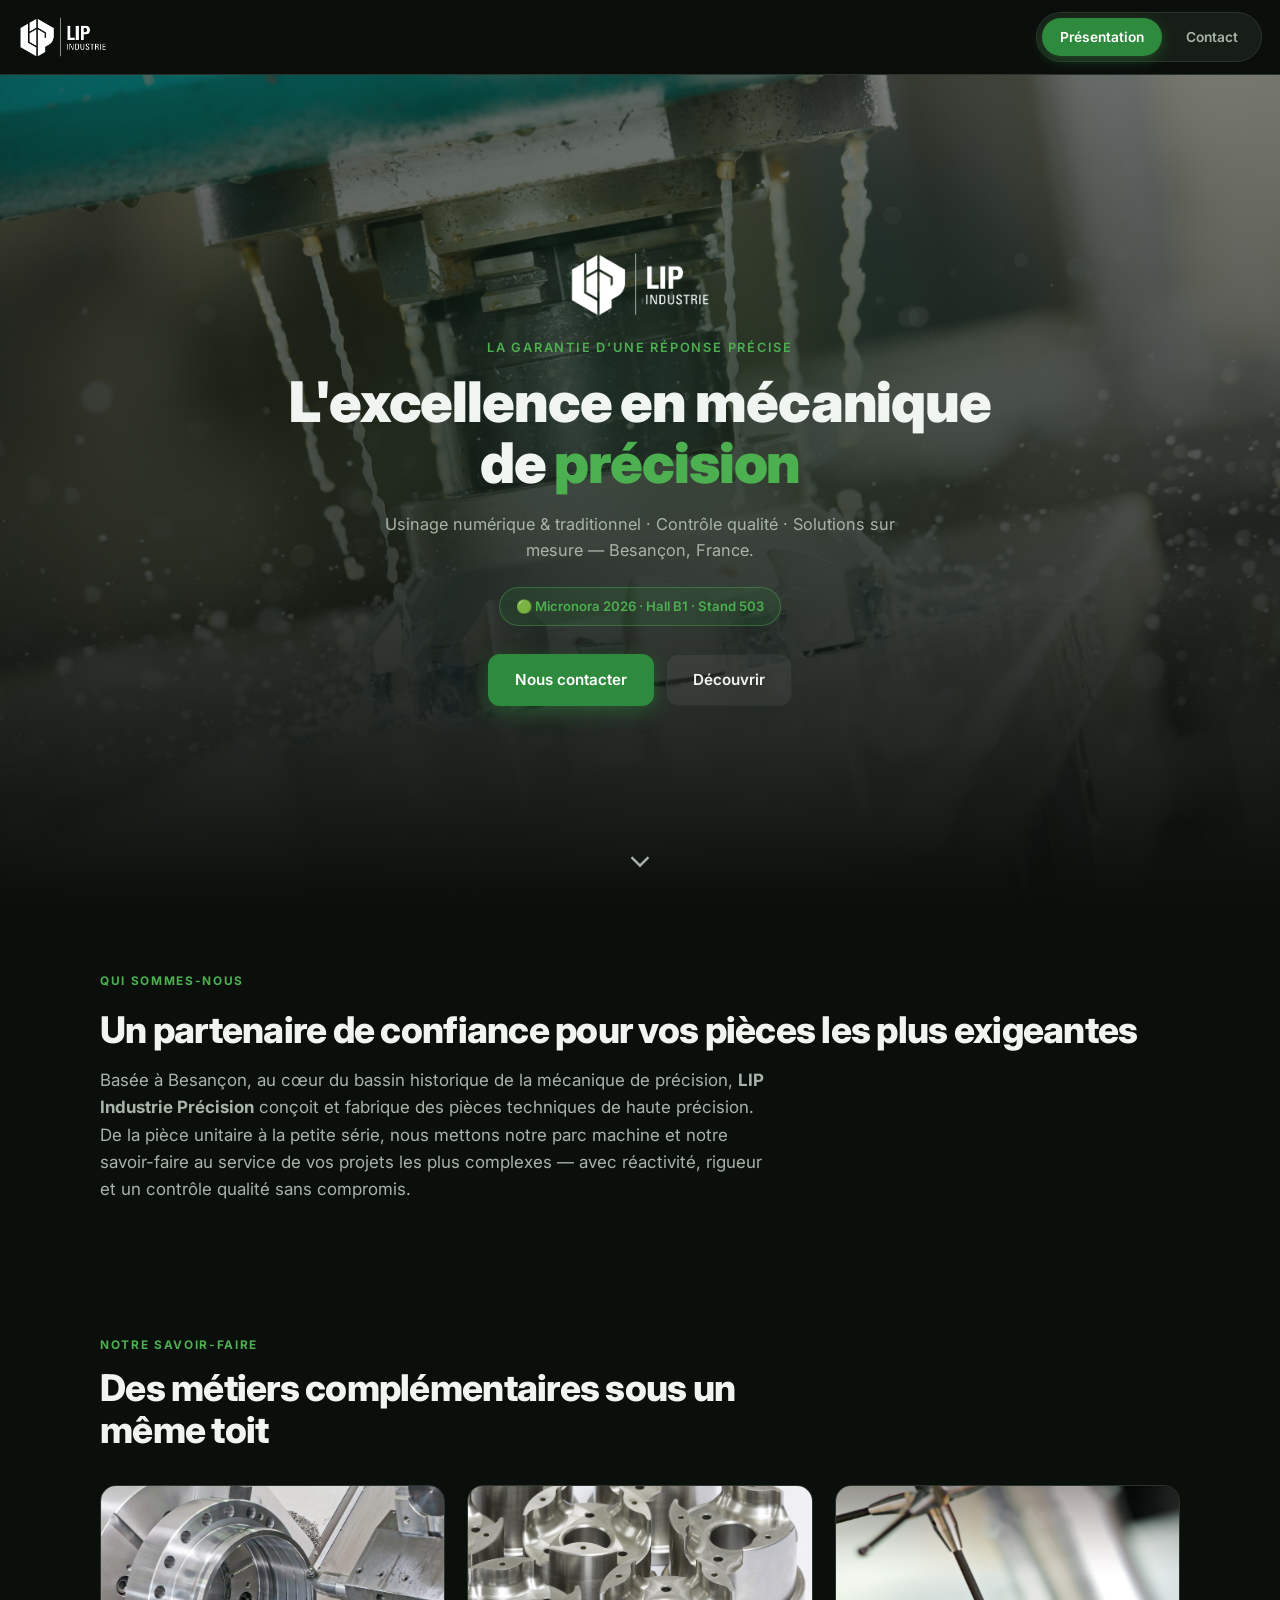
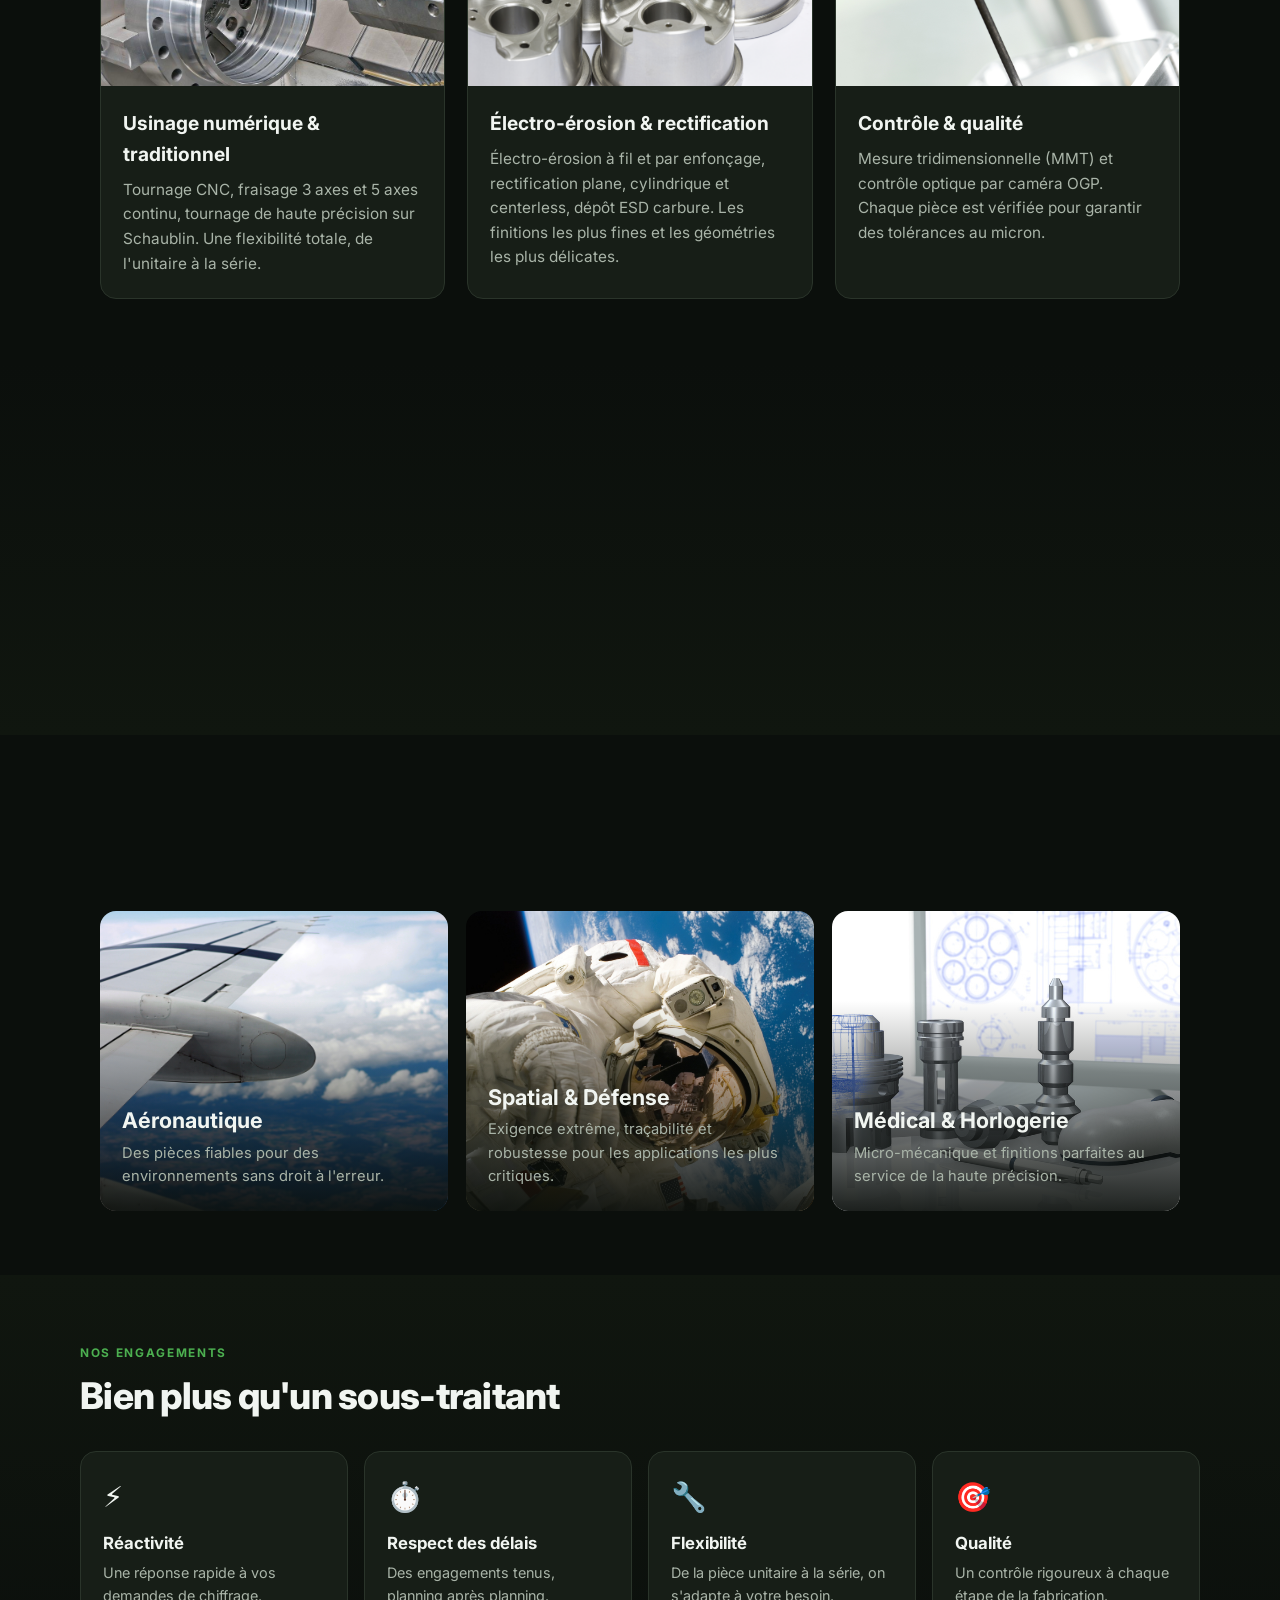
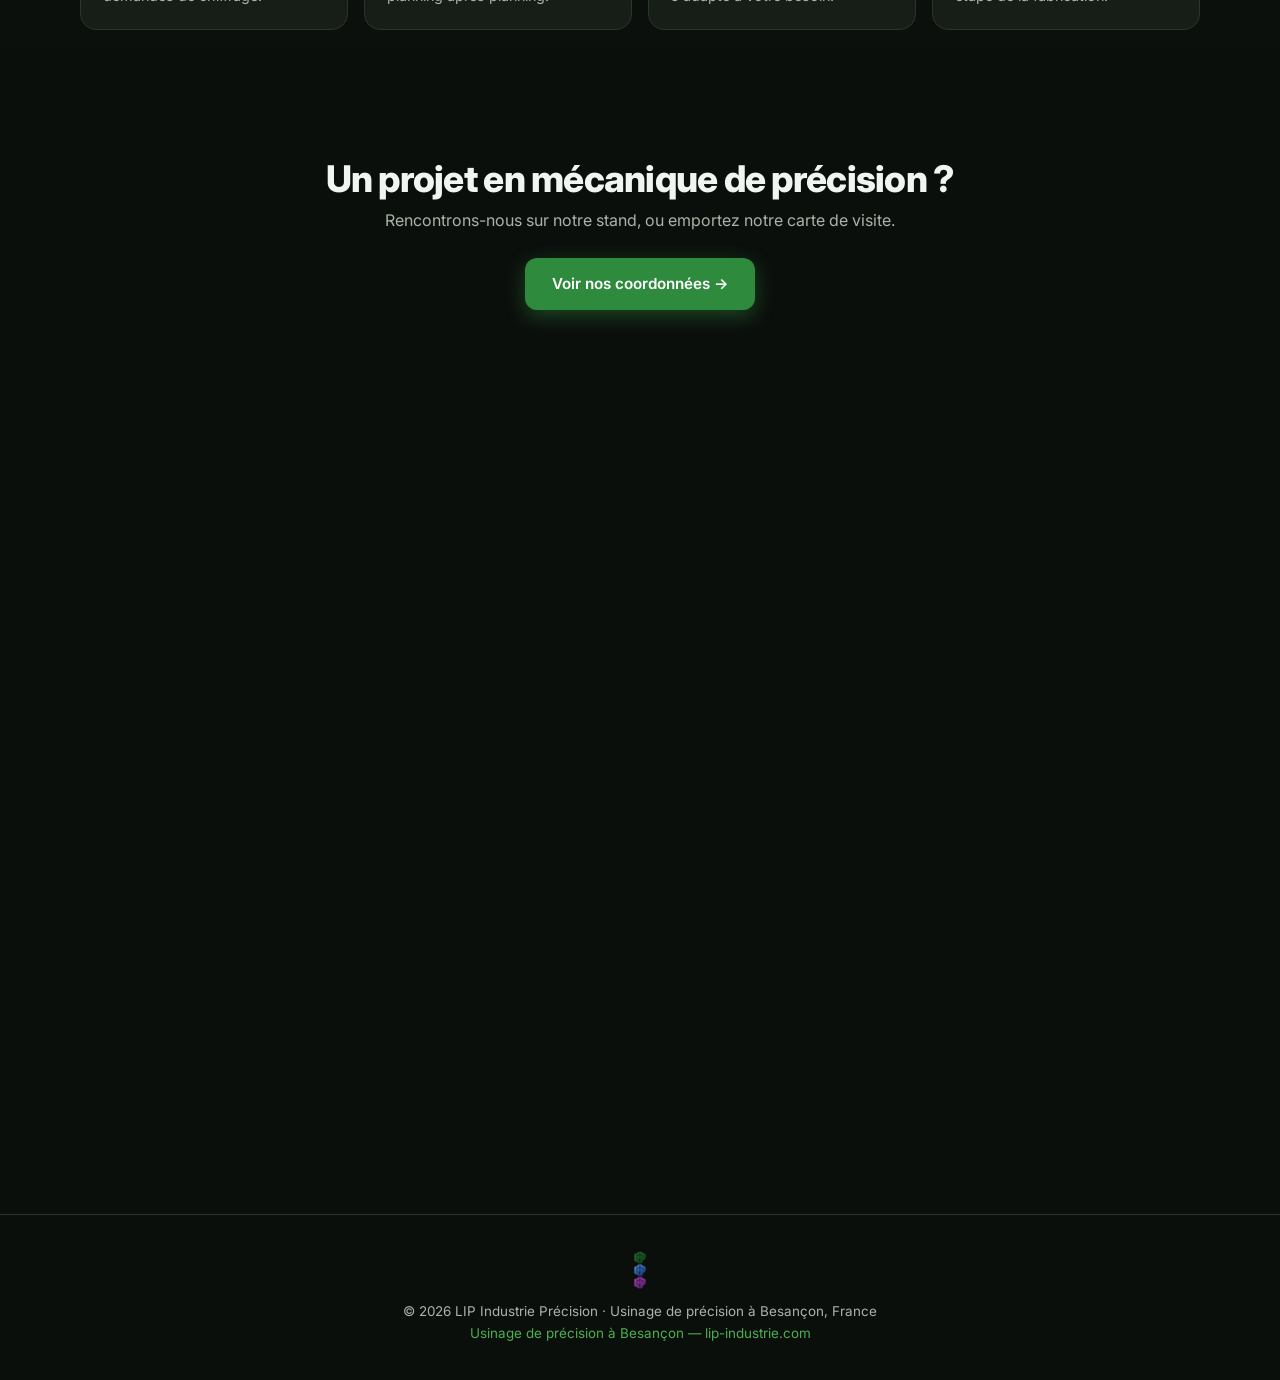
==== index.html @ 280698b9 "Add files via upload" ====
<!DOCTYPE html>
<html lang="fr">
<head>
  <meta charset="UTF-8" />
  <meta name="viewport" content="width=device-width, initial-scale=1.0" />
  <title>LIP Industrie Précision — Usinage & mécanique de précision à Besançon</title>
  <meta name="description" content="LIP Industrie Précision — usinage et mécanique de précision à Besançon. Tournage, fraisage 5 axes, électro-érosion, rectification et contrôle qualité pour l'aéronautique, le spatial, la défense, le médical et l'horlogerie." />
  <meta name="keywords" content="usinage de précision, mécanique de précision, Besançon, tournage CNC, fraisage 5 axes, électro-érosion, rectification, contrôle qualité, MMT, aéronautique, spatial, médical, horlogerie, sous-traitance mécanique, LIP Industrie" />
  <meta name="author" content="LIP Industrie Précision" />
  <meta name="theme-color" content="#0B0F0C" />

  <!-- Indexation : page autorisée à être indexée et à transmettre le lien vers le site officiel -->
  <meta name="robots" content="index, follow, max-image-preview:large" />
  <link rel="canonical" href="https://www.lip-industrie.com/" />

  <!-- Favicon -->
  <link rel="icon" type="image/png" href="logo-lip/favicon.png" />
  <link rel="apple-touch-icon" href="logo-lip/menulipv128.png" />

  <!-- Open Graph (aperçu au partage) -->
  <meta property="og:type" content="website" />
  <meta property="og:title" content="LIP Industrie Précision" />
  <meta property="og:description" content="La garantie d'une réponse précise — mécanique de précision à Besançon." />
  <meta property="og:image" content="img-site/Lip.02.jpg" />

  <!-- Typo -->
  <link rel="preconnect" href="https://fonts.googleapis.com" />
  <link rel="preconnect" href="https://fonts.gstatic.com" crossorigin />
  <link href="https://fonts.googleapis.com/css2?family=Inter:wght@400;500;600;700;800;900&display=swap" rel="stylesheet" />

  <link rel="stylesheet" href="style.css" />

  <!-- Données structurées : renforcent lip-industrie.com dans le Knowledge Graph -->
  <script type="application/ld+json">
  {
    "@context": "https://schema.org",
    "@type": "LocalBusiness",
    "@id": "https://www.lip-industrie.com/#organization",
    "name": "LIP Industrie Précision",
    "url": "https://www.lip-industrie.com",
    "logo": "https://www.lip-industrie.com/wp-content/uploads/logo-lip.png",
    "image": "https://www.lip-industrie.com",
    "description": "Usinage et mécanique de précision à Besançon : tournage CNC, fraisage 5 axes, électro-érosion, rectification et contrôle qualité pour l'aéronautique, le spatial, la défense, le médical et l'horlogerie.",
    "slogan": "La garantie d'une réponse précise",
    "telephone": "+33381535088",
    "faxNumber": "+33381535376",
    "email": "contact@lip-industrie.com",
    "address": {
      "@type": "PostalAddress",
      "streetAddress": "2D chemin de l'Ermitage",
      "postalCode": "25000",
      "addressLocality": "Besançon",
      "addressCountry": "FR"
    },
    "knowsAbout": ["Usinage de précision", "Tournage CNC", "Fraisage 5 axes", "Électro-érosion", "Rectification", "Contrôle tridimensionnel"],
    "sameAs": ["https://www.lip-industrie.com"]
  }
  </script>
</head>
<body>

  <!-- ===== Barre de navigation / onglets ===== -->
  <header class="topbar">
    <a class="brand" href="#" data-tab="presentation" aria-label="Accueil LIP Industrie">
      <img src="logo-lip/logo-lip.png" alt="LIP Industrie Précision" class="brand-logo" />
    </a>
    <nav class="tabs" role="tablist">
      <button class="tab active" data-tab="presentation" role="tab" aria-selected="true">Présentation</button>
      <button class="tab" data-tab="contact" role="tab" aria-selected="false">Contact</button>
    </nav>
  </header>

  <!-- ============================================================= -->
  <!-- ONGLET 1 — PRÉSENTATION                                       -->
  <!-- ============================================================= -->
  <main id="presentation" class="tab-panel active" role="tabpanel">

    <!-- Hero -->
    <section class="hero">
      <div class="hero-bg" style="background-image:url('img-site/Fotolia_55375256_L.jpg')"></div>
      <div class="hero-overlay"></div>
      <div class="hero-content reveal">
        <img src="logo-lip/logo-lip.png" alt="LIP Industrie Précision" class="hero-logo" />
        <p class="hero-tagline">La garantie d'une réponse précise</p>
        <h1 class="hero-title">L'excellence en mécanique de<span class="accent"> précision</span></h1>
        <p class="hero-sub">Usinage numérique &amp; traditionnel · Contrôle qualité · Solutions sur mesure — Besançon, France.</p>
        <span class="badge-salon">🟢 Micronora 2026 · Hall B1 · Stand 503</span>
        <div class="hero-cta">
          <button class="btn btn-primary" data-tab="contact">Nous contacter</button>
          <a class="btn btn-ghost" href="#savoir-faire">Découvrir</a>
        </div>
      </div>
      <div class="scroll-hint" aria-hidden="true">⌄</div>
    </section>

    <!-- Qui sommes-nous -->
    <section class="section intro">
      <div class="reveal">
        <span class="eyebrow">Qui sommes-nous</span>
        <h2>Un partenaire de confiance pour vos pièces les plus exigeantes</h2>
        <p class="lead">
          Basée à Besançon, au cœur du bassin historique de la mécanique de précision,
          <strong>LIP Industrie Précision</strong> conçoit et fabrique des pièces
          techniques de haute précision. De la pièce unitaire à la petite série,
          nous mettons notre parc machine et notre savoir-faire au service de vos projets
          les plus complexes — avec réactivité, rigueur et un contrôle qualité sans compromis.
        </p>
      </div>
    </section>

    <!-- Savoir-faire -->
    <section id="savoir-faire" class="section">
      <div class="reveal section-head">
        <span class="eyebrow">Notre savoir-faire</span>
        <h2>Des métiers complémentaires sous un même toit</h2>
      </div>
      <div class="cards">
        <article class="card reveal">
          <div class="card-img" style="background-image:url('img-site/Tournage-2.jpg')"></div>
          <div class="card-body">
            <h3>Usinage numérique &amp; traditionnel</h3>
            <p>Tournage CNC, fraisage 3 axes et 5 axes continu, tournage de haute précision sur Schaublin. Une flexibilité totale, de l'unitaire à la série.</p>
          </div>
        </article>
        <article class="card reveal">
          <div class="card-img" style="background-image:url('img-site/Lip.02.jpg')"></div>
          <div class="card-body">
            <h3>Électro-érosion &amp; rectification</h3>
            <p>Électro-érosion à fil et par enfonçage, rectification plane, cylindrique et centerless, dépôt ESD carbure. Les finitions les plus fines et les géométries les plus délicates.</p>
          </div>
        </article>
        <article class="card reveal">
          <div class="card-img" style="background-image:url('img-site/controle_1_bis.jpg')"></div>
          <div class="card-body">
            <h3>Contrôle &amp; qualité</h3>
            <p>Mesure tridimensionnelle (MMT) et contrôle optique par caméra OGP. Chaque pièce est vérifiée pour garantir des tolérances au micron.</p>
          </div>
        </article>
      </div>
    </section>

    <!-- Chiffres / parc machine -->
    <section class="section stats-section">
      <div class="reveal section-head">
        <span class="eyebrow">Notre parc machine</span>
        <h2>Un outil industriel à la hauteur de vos exigences</h2>
      </div>
      <div class="stats reveal">
        <div class="stat"><span class="stat-num">5</span><span class="stat-label">axes continus</span></div>
        <div class="stat"><span class="stat-num">µm</span><span class="stat-label">tolérances maîtrisées</span></div>
        <div class="stat"><span class="stat-num">3+4</span><span class="stat-label">tours CNC &amp; Schaublin</span></div>
        <div class="stat"><span class="stat-num">3</span><span class="stat-label">machines d'électro-érosion</span></div>
        <div class="stat"><span class="stat-num">4</span><span class="stat-label">rectifieuses</span></div>
        <div class="stat"><span class="stat-num">MMT</span><span class="stat-label">+ contrôle caméra OGP</span></div>
      </div>
    </section>

    <!-- Secteurs -->
    <section class="section">
      <div class="reveal section-head">
        <span class="eyebrow">Secteurs d'activité</span>
        <h2>Ils nous confient leurs pièces critiques</h2>
      </div>
      <div class="sectors">
        <article class="sector reveal" style="background-image:url('img-site/flight-travelling-airplane.jpg')">
          <div class="sector-label"><h3>Aéronautique</h3><p>Des pièces fiables pour des environnements sans droit à l'erreur.</p></div>
        </article>
        <article class="sector reveal" style="background-image:url('img-site/sky-earth-space-working.jpg')">
          <div class="sector-label"><h3>Spatial &amp; Défense</h3><p>Exigence extrême, traçabilité et robustesse pour les applications les plus critiques.</p></div>
        </article>
        <article class="sector reveal" style="background-image:url('img-site/Fotolia_17897140_S.jpg')">
          <div class="sector-label"><h3>Médical &amp; Horlogerie</h3><p>Micro-mécanique et finitions parfaites au service de la haute précision.</p></div>
        </article>
      </div>
    </section>

    <!-- Engagements -->
    <section class="section commit-section">
      <div class="reveal section-head">
        <span class="eyebrow">Nos engagements</span>
        <h2>Bien plus qu'un sous-traitant</h2>
      </div>
      <div class="commit-grid reveal">
        <div class="commit"><span class="commit-ico">⚡</span><h3>Réactivité</h3><p>Une réponse rapide à vos demandes de chiffrage.</p></div>
        <div class="commit"><span class="commit-ico">⏱️</span><h3>Respect des délais</h3><p>Des engagements tenus, planning après planning.</p></div>
        <div class="commit"><span class="commit-ico">🔧</span><h3>Flexibilité</h3><p>De la pièce unitaire à la série, on s'adapte à votre besoin.</p></div>
        <div class="commit"><span class="commit-ico">🎯</span><h3>Qualité</h3><p>Un contrôle rigoureux à chaque étape de la fabrication.</p></div>
      </div>
    </section>

    <!-- CTA final -->
    <section class="section cta-final reveal">
      <h2>Un projet en mécanique de précision&nbsp;?</h2>
      <p>Rencontrons-nous sur notre stand, ou emportez notre carte de visite.</p>
      <button class="btn btn-primary" data-tab="contact">Voir nos coordonnées →</button>
    </section>

  </main>

  <!-- ============================================================= -->
  <!-- ONGLET 2 — CONTACT (carte de visite dématérialisée)           -->
  <!-- ============================================================= -->
  <section id="contact" class="tab-panel contact-panel" role="tabpanel" hidden>
    <div class="vcard reveal">
      <div class="vcard-top">
        <img src="logo-lip/logo-lip.png" alt="LIP Industrie Précision" class="vcard-logo" />
        <p class="vcard-tagline">La garantie d'une réponse précise</p>
      </div>

      <div class="vcard-body">
        <ul class="contact-list">
          <li>
            <span class="ci">📍</span>
            <a href="https://www.google.com/maps/search/?api=1&query=LIP+Industrie+2D+chemin+de+l%27Ermitage+25000+Besan%C3%A7on" target="_blank" rel="noopener">
              2D chemin de l'Ermitage<br>25000 Besançon — France
            </a>
          </li>
          <li>
            <span class="ci">📞</span>
            <a href="tel:+33381535088">+33 (0)3 81 53 50 88</a>
          </li>
          <li>
            <span class="ci">✉️</span>
            <a href="mailto:contact@lip-industrie.com">contact@lip-industrie.com</a>
          </li>
          <li>
            <span class="ci">🖨️</span>
            <span>Fax&nbsp;: +33 (0)3 81 53 53 76</span>
          </li>
        </ul>

        <button id="download-vcard" class="btn btn-primary btn-block">📇 Ajouter à mes contacts</button>

        <div class="quick-actions">
          <a class="btn btn-ghost" href="tel:+33381535088">📞 Appeler</a>
          <a class="btn btn-ghost" href="mailto:contact@lip-industrie.com">✉️ Email</a>
          <a class="btn btn-ghost" href="https://www.google.com/maps/search/?api=1&query=LIP+Industrie+2D+chemin+de+l%27Ermitage+25000+Besan%C3%A7on" target="_blank" rel="noopener">🧭 Itinéraire</a>
        </div>

        <p class="salon-note">🟢 Retrouvez-nous à <strong>Micronora 2026</strong> · Hall B1 · Stand 503</p>
      </div>

      <div class="vcard-foot">
        <a class="site-link" href="https://www.lip-industrie.com" target="_blank" rel="noopener" title="Usinage et mécanique de précision à Besançon">
          Visiter le site officiel — lip-industrie.com ↗
        </a>
      </div>
    </div>
  </section>

  <footer class="footer">
    <img src="logo-lip/menulipv128.png" alt="Logo LIP Industrie Précision" class="foot-mark" />
    <p>© <span id="year"></span> LIP Industrie Précision · Usinage de précision à Besançon, France</p>
    <a href="https://www.lip-industrie.com" target="_blank" rel="noopener" title="Site officiel LIP Industrie Précision — usinage de précision à Besançon">Usinage de précision à Besançon — lip-industrie.com</a>
  </footer>

  <script src="script.js"></script>
</body>
</html>
---- style.css ----
/* ===================================================================
   LIP Industrie Précision — Landing page (style sombre "Netflix")
   =================================================================== */

:root{
  --vert:        #2E8B3D;   /* vert de marque (pas tout à fait foncé) */
  --vert-fonce:  #1F5E2A;
  --vert-clair:  #4CAF50;
  --bg:          #0B0F0C;
  --bg-2:        #10160F;
  --surface:     #171E17;
  --surface-2:   #1E271D;
  --text:        #F1F5F1;
  --text-dim:    #A9B4A8;
  --border:      #2A342A;
  --shadow:      0 12px 40px rgba(0,0,0,.55);
  --radius:      16px;
  --maxw:        1120px;
}

*{ box-sizing:border-box; margin:0; padding:0; }

html{ scroll-behavior:smooth; }

body{
  font-family:'Inter', system-ui, -apple-system, "Segoe UI", Roboto, sans-serif;
  background:var(--bg);
  color:var(--text);
  line-height:1.6;
  -webkit-font-smoothing:antialiased;
  overflow-x:hidden;
}

img{ max-width:100%; display:block; }
a{ color:inherit; text-decoration:none; }

/* ===== Barre du haut / onglets ===== */
.topbar{
  position:sticky; top:0; z-index:100;
  display:flex; align-items:center; justify-content:space-between;
  gap:16px; padding:12px 18px;
  background:rgba(11,15,12,.82);
  backdrop-filter:blur(14px);
  border-bottom:1px solid var(--border);
}
.brand-logo{ height:34px; width:auto; }
.tabs{ display:flex; gap:6px; background:var(--surface); padding:5px; border-radius:999px; border:1px solid var(--border); }
.tab{
  border:0; cursor:pointer;
  font:inherit; font-weight:600; font-size:.86rem;
  color:var(--text-dim);
  padding:8px 18px; border-radius:999px;
  background:transparent; transition:.25s;
}
.tab:hover{ color:var(--text); }
.tab.active{ background:var(--vert); color:#fff; box-shadow:0 4px 14px rgba(46,139,61,.4); }

/* ===== Onglets (panels) ===== */
.tab-panel{ display:none; animation:fade .4s ease; }
.tab-panel.active{ display:block; }
@keyframes fade{ from{opacity:0} to{opacity:1} }

/* ===== Hero ===== */
.hero{
  position:relative; min-height:92vh;
  display:flex; align-items:center; justify-content:center;
  text-align:center; padding:80px 20px 100px; overflow:hidden;
}
.hero-bg{
  position:absolute; inset:0;
  background-size:cover; background-position:center;
  transform:scale(1.08); filter:saturate(1.05);
  animation:kenburns 20s ease-in-out infinite alternate;
}
@keyframes kenburns{ from{transform:scale(1.08)} to{transform:scale(1.2)} }
.hero-overlay{
  position:absolute; inset:0;
  background:
    linear-gradient(180deg, rgba(11,15,12,.55) 0%, rgba(11,15,12,.75) 55%, var(--bg) 100%),
    radial-gradient(60% 60% at 50% 40%, rgba(46,139,61,.35), transparent 70%);
}
.hero-content{ position:relative; z-index:2; max-width:760px; }
.hero-logo{ height:64px; width:auto; margin:0 auto 22px; }
.hero-tagline{
  color:var(--vert-clair); font-weight:600; letter-spacing:.14em;
  text-transform:uppercase; font-size:.8rem; margin-bottom:14px;
}
.hero-title{
  font-size:clamp(2rem, 7vw, 3.5rem); font-weight:900;
  line-height:1.08; letter-spacing:-.02em;
}
.hero-title .accent{ color:var(--vert-clair); }
.hero-sub{ margin:18px auto 24px; max-width:540px; color:var(--text-dim); font-size:1.02rem; }
.badge-salon{
  display:inline-block; font-size:.82rem; font-weight:600;
  padding:8px 16px; border-radius:999px;
  background:rgba(46,139,61,.16); border:1px solid rgba(76,175,80,.4);
  color:var(--vert-clair);
}
.hero-cta{ margin-top:28px; display:flex; gap:12px; justify-content:center; flex-wrap:wrap; }
.scroll-hint{
  position:absolute; bottom:22px; left:50%; transform:translateX(-50%);
  font-size:2rem; color:var(--text-dim); z-index:2;
  animation:bob 1.8s ease-in-out infinite;
}
@keyframes bob{ 0%,100%{transform:translate(-50%,0)} 50%{transform:translate(-50%,8px)} }

/* ===== Boutons ===== */
.btn{
  display:inline-flex; align-items:center; justify-content:center; gap:8px;
  font:inherit; font-weight:600; font-size:.95rem; cursor:pointer;
  padding:13px 26px; border-radius:12px; border:1px solid transparent;
  transition:transform .18s, background .2s, box-shadow .2s;
}
.btn:active{ transform:scale(.97); }
.btn-primary{ background:var(--vert); color:#fff; box-shadow:0 6px 20px rgba(46,139,61,.45); }
.btn-primary:hover{ background:var(--vert-clair); box-shadow:0 8px 26px rgba(46,139,61,.6); }
.btn-ghost{ background:rgba(255,255,255,.06); border-color:var(--border); color:var(--text); }
.btn-ghost:hover{ background:rgba(255,255,255,.12); }
.btn-block{ display:flex; width:100%; margin:20px 0 4px; padding:16px; font-size:1.05rem; }

/* ===== Sections génériques ===== */
.section{ max-width:var(--maxw); margin:0 auto; padding:64px 20px; }
.eyebrow{
  display:inline-block; color:var(--vert-clair); font-weight:700;
  text-transform:uppercase; letter-spacing:.14em; font-size:.74rem; margin-bottom:12px;
}
.section h2{ font-size:clamp(1.5rem, 4.5vw, 2.3rem); font-weight:800; letter-spacing:-.02em; line-height:1.15; }
.section-head{ margin-bottom:34px; max-width:640px; }
.lead{ color:var(--text-dim); font-size:1.06rem; margin-top:16px; max-width:680px; }
.intro h2{ margin-top:6px; }

/* ===== Cartes savoir-faire ===== */
.cards{ display:grid; grid-template-columns:1fr; gap:22px; }
.card{
  background:var(--surface); border:1px solid var(--border);
  border-radius:var(--radius); overflow:hidden; transition:transform .3s, box-shadow .3s;
}
.card:hover{ transform:translateY(-6px); box-shadow:var(--shadow); }
.card-img{ height:200px; background-size:cover; background-position:center; }
.card-body{ padding:22px; }
.card-body h3{ font-size:1.2rem; margin-bottom:8px; }
.card-body p{ color:var(--text-dim); font-size:.96rem; }

/* ===== Stats ===== */
.stats-section{ background:linear-gradient(180deg, var(--bg), var(--bg-2)); max-width:none; }
.stats-section .section-head, .stats{ max-width:var(--maxw); margin-left:auto; margin-right:auto; }
.stats{ display:grid; grid-template-columns:repeat(2,1fr); gap:14px; }
.stat{
  background:var(--surface); border:1px solid var(--border);
  border-radius:var(--radius); padding:22px 16px; text-align:center;
}
.stat-num{ display:block; font-size:2.2rem; font-weight:900; color:var(--vert-clair); line-height:1; }
.stat-label{ display:block; margin-top:8px; color:var(--text-dim); font-size:.82rem; }

/* ===== Secteurs ===== */
.sectors{ display:grid; grid-template-columns:1fr; gap:18px; }
.sector{
  position:relative; min-height:220px; border-radius:var(--radius); overflow:hidden;
  background-size:cover; background-position:center;
  display:flex; align-items:flex-end; transition:transform .3s;
}
.sector::after{
  content:""; position:absolute; inset:0;
  background:linear-gradient(180deg, transparent 30%, rgba(11,15,12,.92) 100%);
}
.sector:hover{ transform:scale(1.02); }
.sector-label{ position:relative; z-index:2; padding:22px; }
.sector-label h3{ font-size:1.35rem; }
.sector-label p{ color:var(--text-dim); font-size:.92rem; margin-top:4px; }

/* ===== Engagements ===== */
.commit-section{ background:linear-gradient(180deg, var(--bg-2), var(--bg)); max-width:none; }
.commit-section .section-head, .commit-grid{ max-width:var(--maxw); margin-left:auto; margin-right:auto; }
.commit-grid{ display:grid; grid-template-columns:repeat(2,1fr); gap:16px; }
.commit{
  background:var(--surface); border:1px solid var(--border);
  border-radius:var(--radius); padding:22px;
}
.commit-ico{ font-size:1.8rem; }
.commit h3{ margin:10px 0 4px; font-size:1.05rem; }
.commit p{ color:var(--text-dim); font-size:.9rem; }

/* ===== CTA final ===== */
.cta-final{ text-align:center; }
.cta-final h2{ margin-bottom:8px; }
.cta-final p{ color:var(--text-dim); margin-bottom:24px; }

/* ===================================================================
   ONGLET CONTACT — carte de visite
   =================================================================== */
.contact-panel{ min-height:calc(100vh - 60px); display:flex; align-items:center; justify-content:center; padding:40px 18px; }
.vcard{
  width:100%; max-width:440px;
  background:linear-gradient(160deg, var(--surface-2), var(--surface));
  border:1px solid var(--border); border-radius:24px;
  box-shadow:var(--shadow); overflow:hidden;
}
.vcard-top{
  padding:34px 26px 26px; text-align:center;
  background:linear-gradient(160deg, rgba(46,139,61,.22), transparent);
  border-bottom:1px solid var(--border);
}
.vcard-logo{ height:52px; width:auto; margin:0 auto 12px; }
.vcard-tagline{ color:var(--vert-clair); font-weight:600; font-size:.9rem; }
.vcard-body{ padding:24px 26px 6px; }
.contact-list{ list-style:none; }
.contact-list li{
  display:flex; align-items:flex-start; gap:12px;
  padding:13px 0; border-bottom:1px solid var(--border); font-size:.98rem;
}
.contact-list li:last-child{ border-bottom:0; }
.contact-list a:hover{ color:var(--vert-clair); }
.ci{ font-size:1.15rem; flex-shrink:0; width:24px; text-align:center; }

.quick-actions{ display:grid; grid-template-columns:repeat(3,1fr); gap:8px; margin-top:12px; }
.quick-actions .btn{ padding:11px 6px; font-size:.82rem; }

.salon-note{
  margin:20px 0 4px; text-align:center; font-size:.86rem;
  color:var(--text-dim); background:rgba(46,139,61,.1);
  border:1px solid rgba(76,175,80,.28); border-radius:12px; padding:12px;
}
.vcard-foot{ padding:18px 26px 26px; text-align:center; border-top:1px solid var(--border); margin-top:8px; }
.site-link{ color:var(--vert-clair); font-weight:600; font-size:.95rem; }
.site-link:hover{ text-decoration:underline; }

/* ===== Footer ===== */
.footer{
  text-align:center; padding:36px 20px; border-top:1px solid var(--border);
  color:var(--text-dim); font-size:.84rem;
}
.foot-mark{ height:38px; width:auto; margin:0 auto 12px; opacity:.9; }
.footer a{ color:var(--vert-clair); }

/* ===== Reveal au scroll ===== */
.reveal{ opacity:0; transform:translateY(24px); transition:opacity .7s ease, transform .7s ease; }
.reveal.visible{ opacity:1; transform:none; }

/* ===================================================================
   Responsive (≥ 768px)
   =================================================================== */
@media (min-width:768px){
  .cards{ grid-template-columns:repeat(3,1fr); }
  .stats{ grid-template-columns:repeat(6,1fr); }
  .sectors{ grid-template-columns:repeat(3,1fr); }
  .commit-grid{ grid-template-columns:repeat(4,1fr); }
  .sector{ min-height:300px; }
  .brand-logo{ height:40px; }
}

@media (prefers-reduced-motion:reduce){
  *{ animation:none !important; transition:none !important; }
  .reveal{ opacity:1; transform:none; }
}
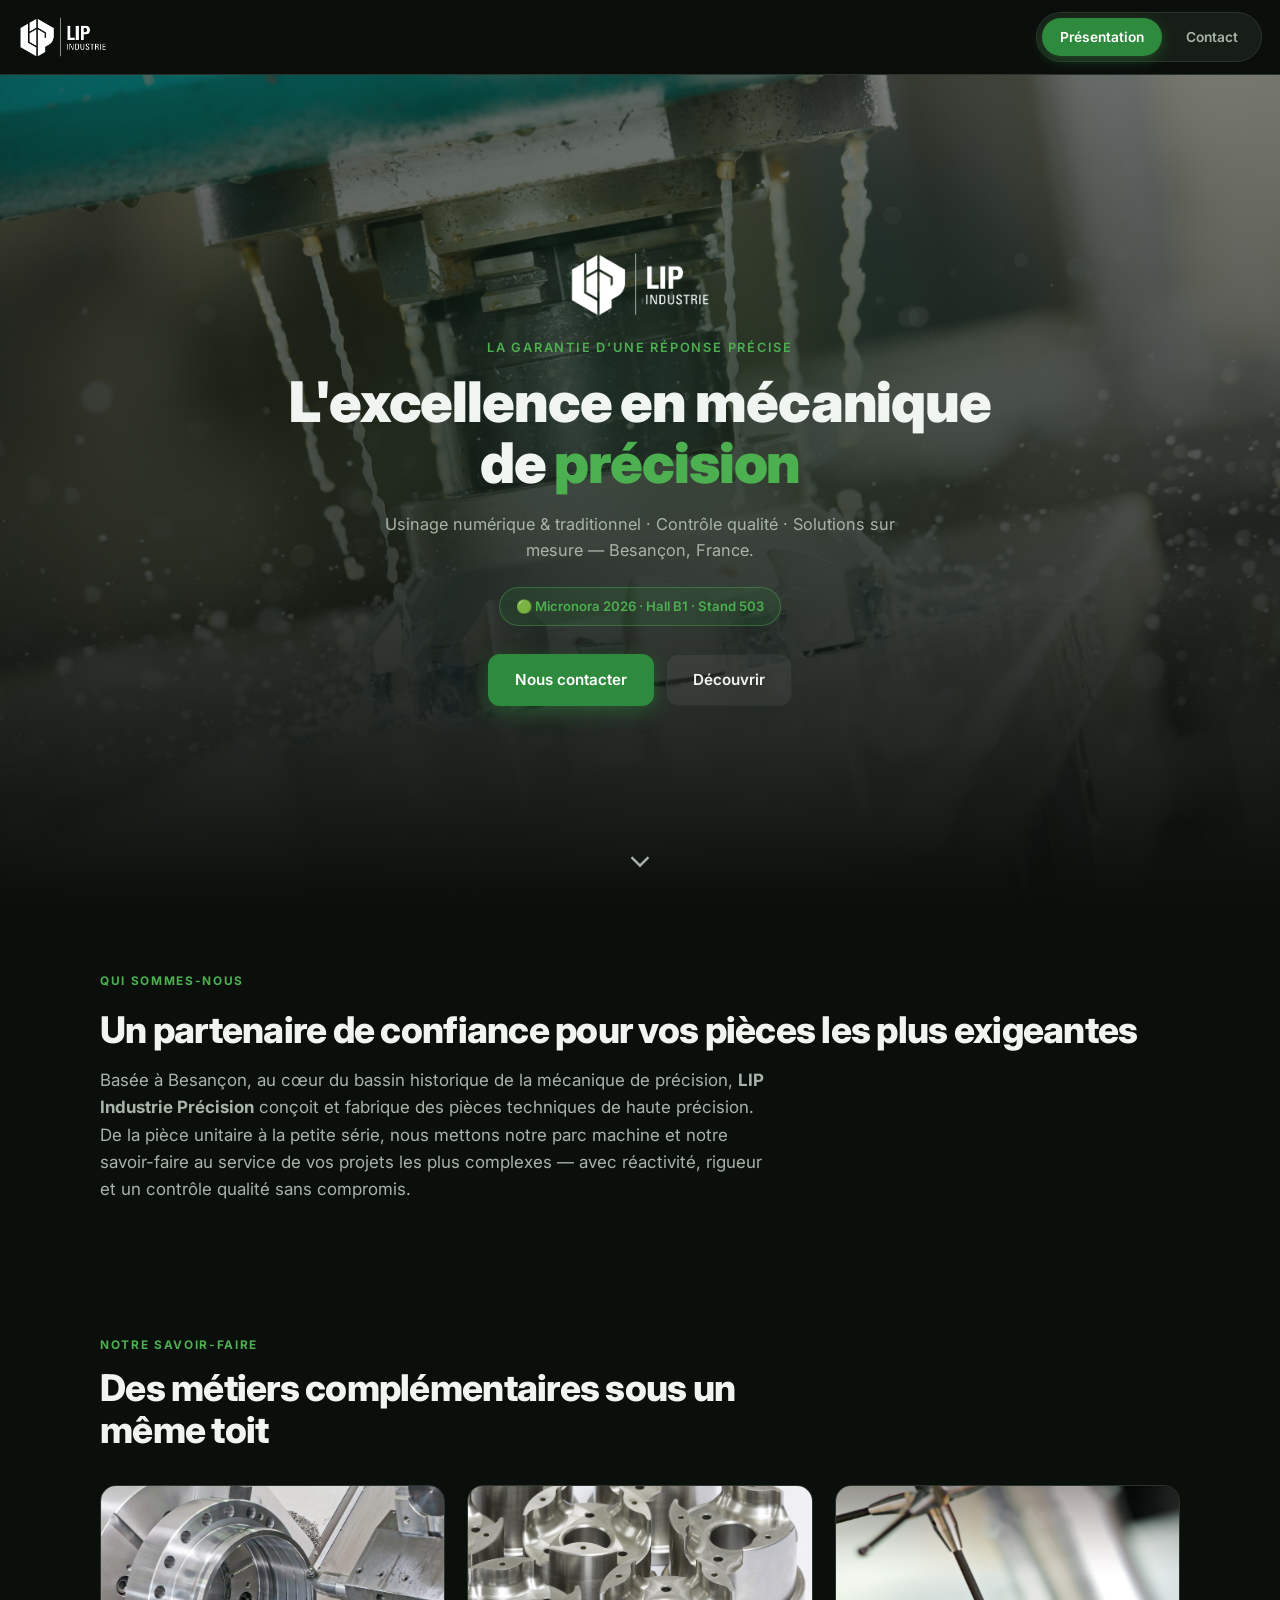
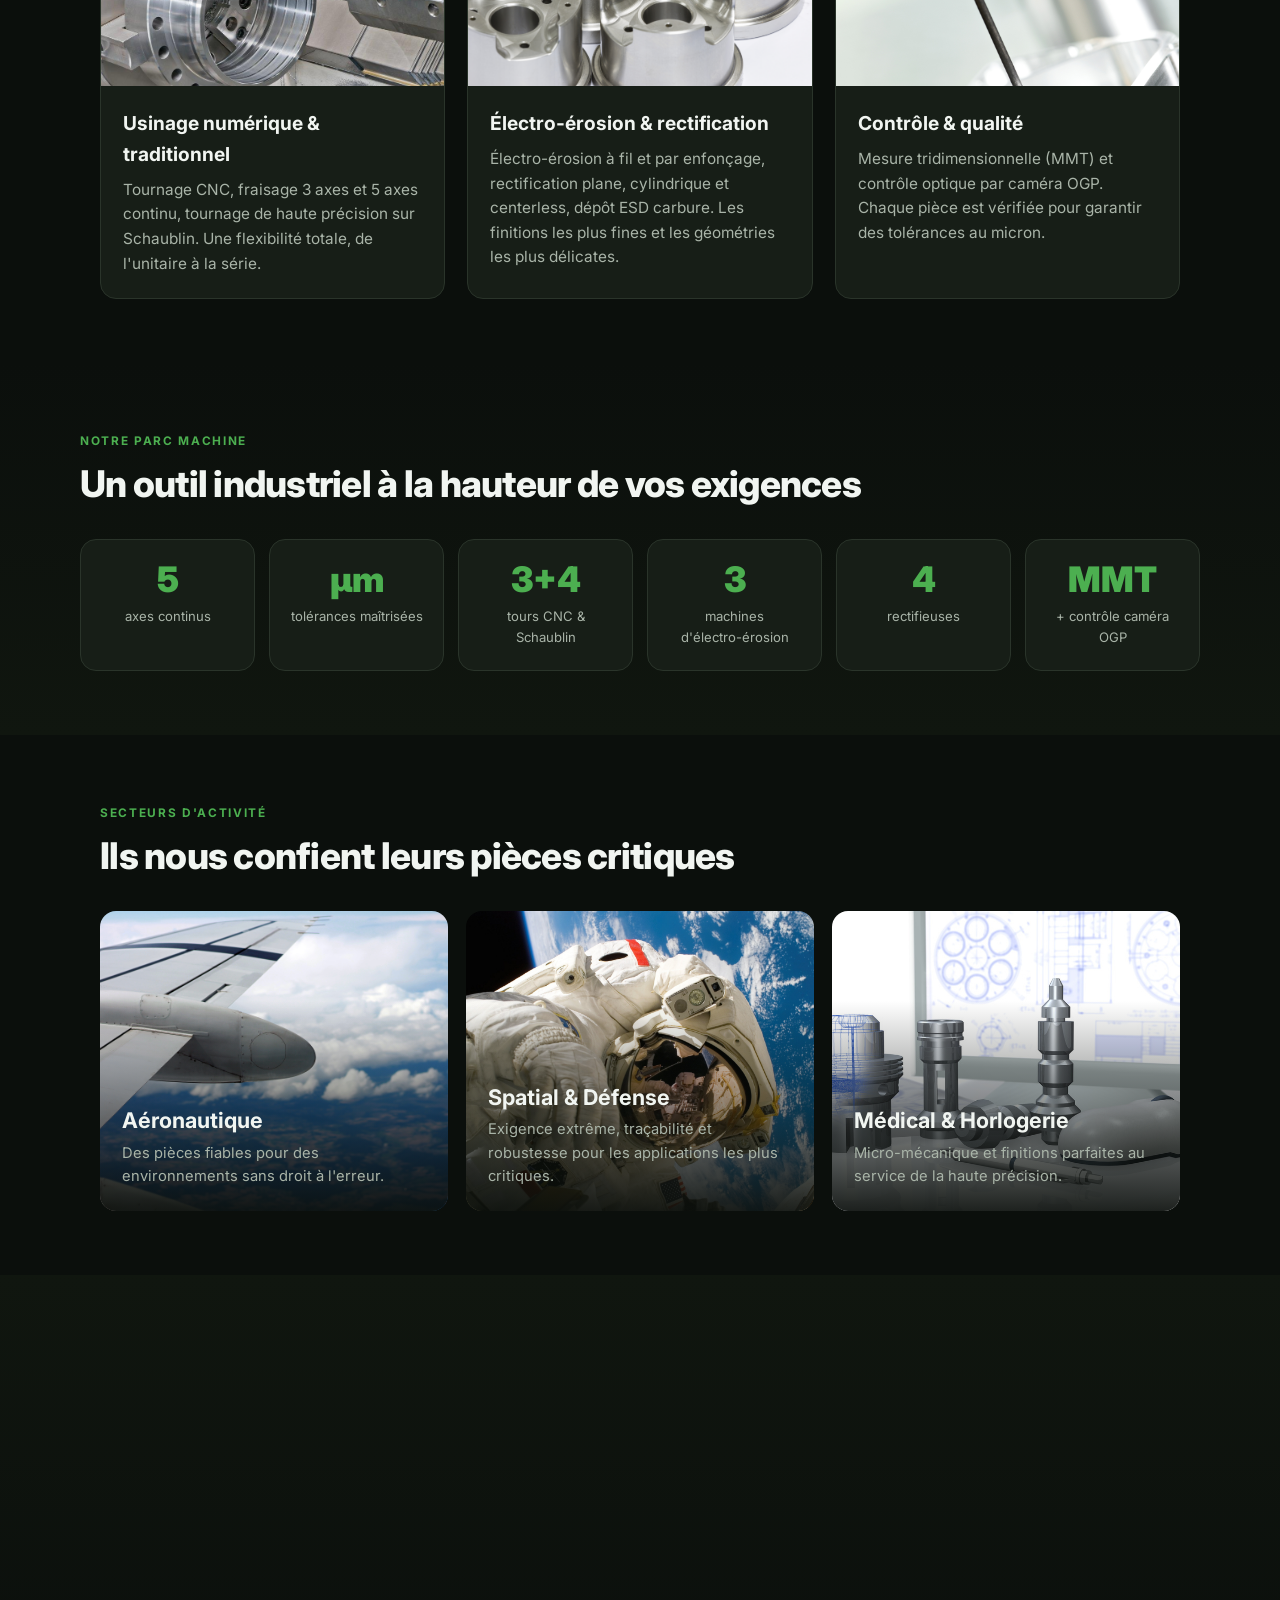
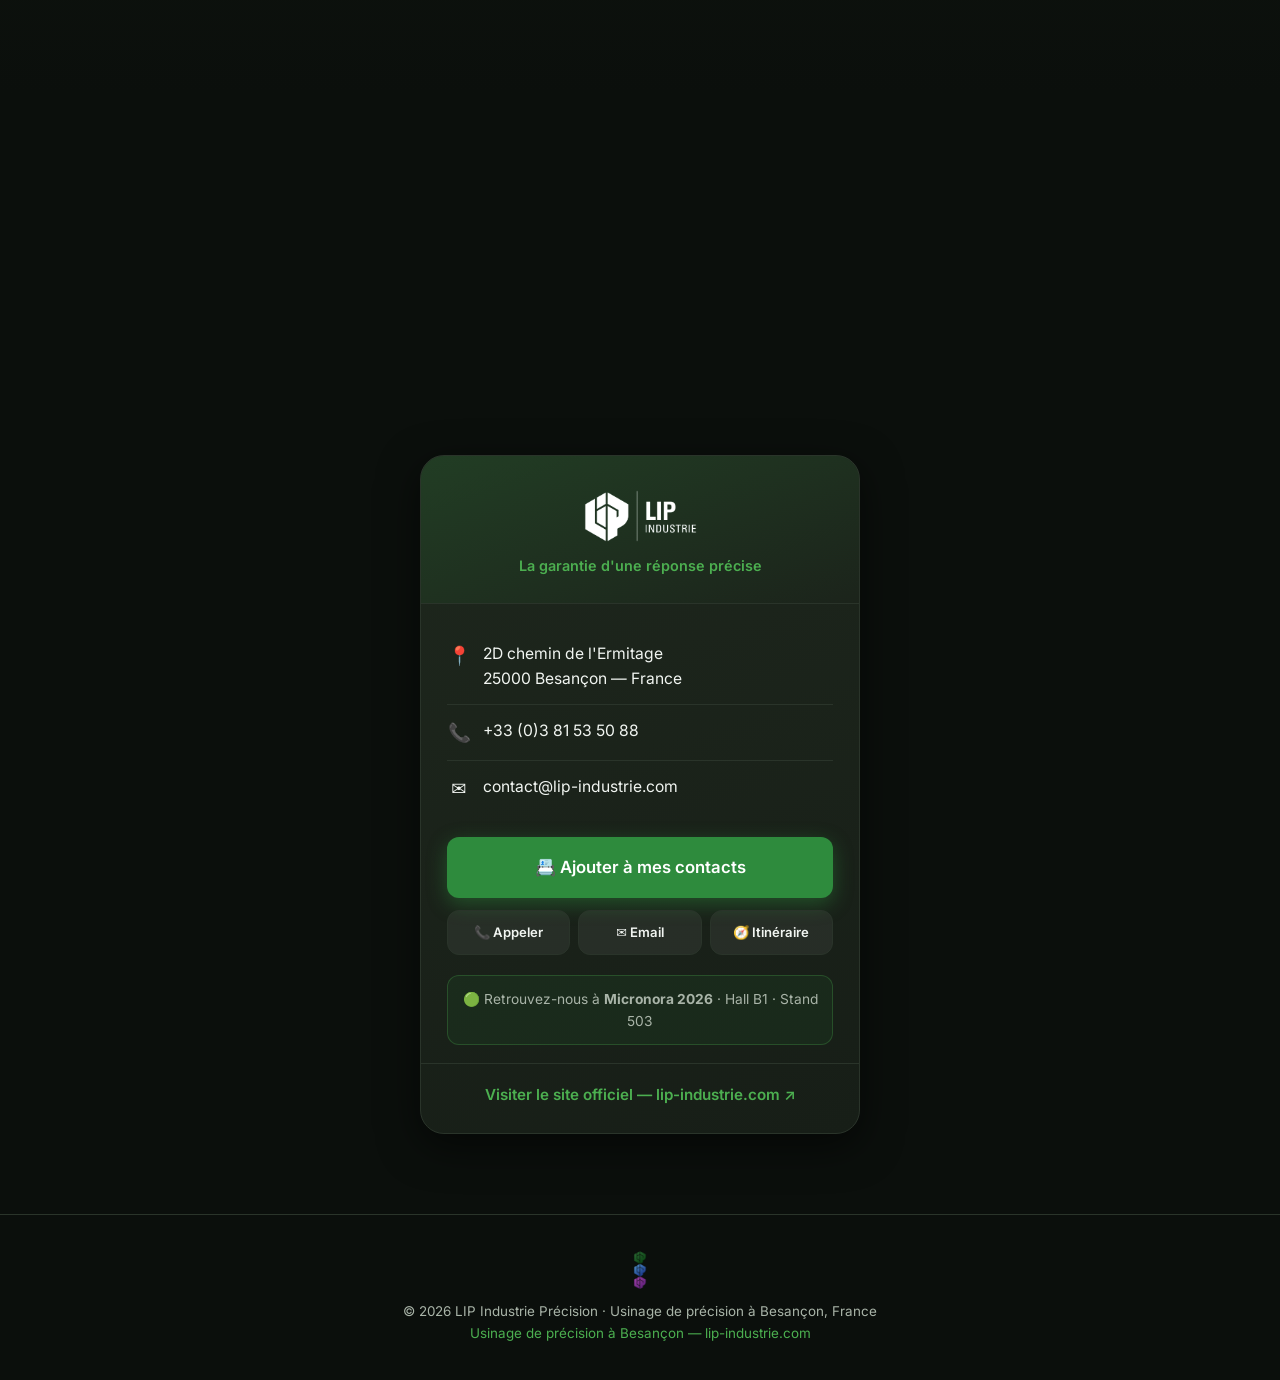
==== commit 1efa7e8a: "Add files via upload" ====
--- a/index.html
+++ b/index.html
@@ -43,7 +43,6 @@
     "description": "Usinage et mécanique de précision à Besançon : tournage CNC, fraisage 5 axes, électro-érosion, rectification et contrôle qualité pour l'aéronautique, le spatial, la défense, le médical et l'horlogerie.",
     "slogan": "La garantie d'une réponse précise",
     "telephone": "+33381535088",
-    "faxNumber": "+33381535376",
     "email": "contact@lip-industrie.com",
     "address": {
       "@type": "PostalAddress",
@@ -223,10 +222,6 @@
             <span class="ci">✉️</span>
             <a href="mailto:contact@lip-industrie.com">contact@lip-industrie.com</a>
           </li>
-          <li>
-            <span class="ci">🖨️</span>
-            <span>Fax&nbsp;: +33 (0)3 81 53 53 76</span>
-          </li>
         </ul>
 
         <button id="download-vcard" class="btn btn-primary btn-block">📇 Ajouter à mes contacts</button>
